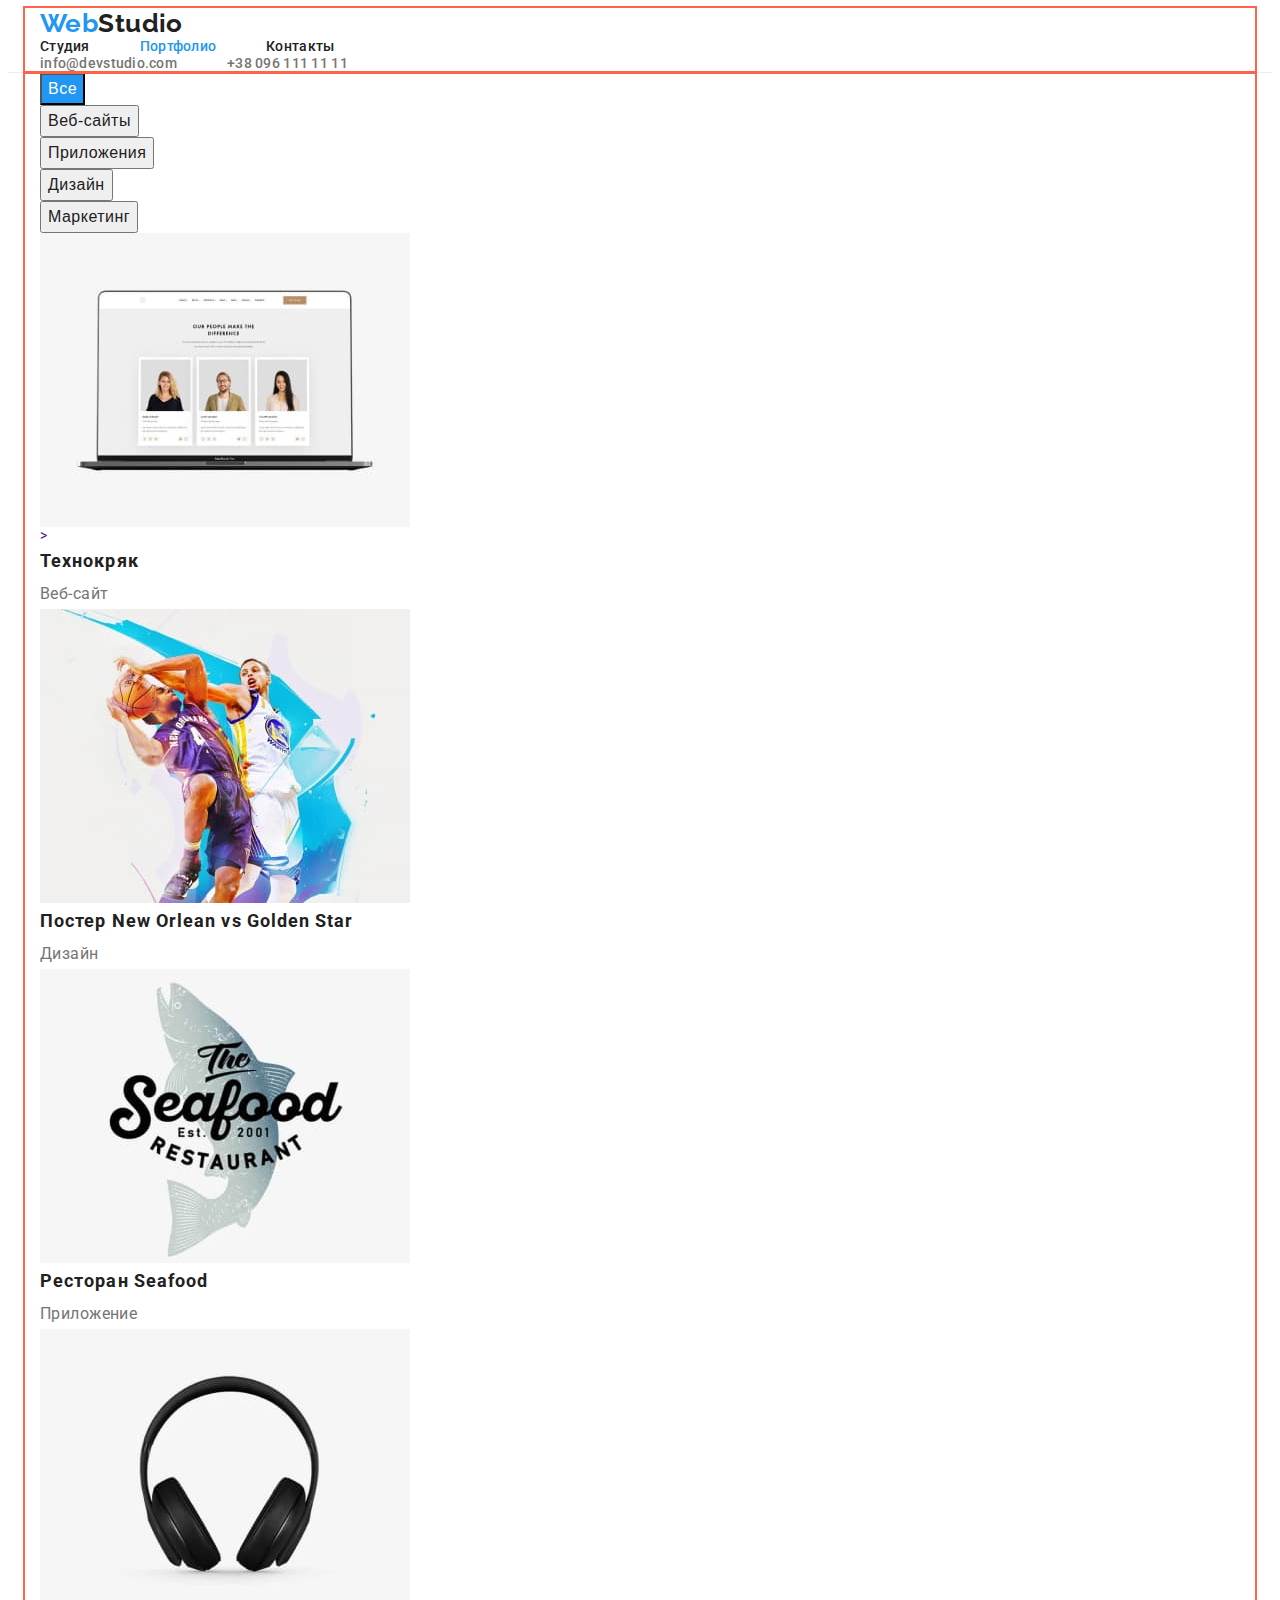
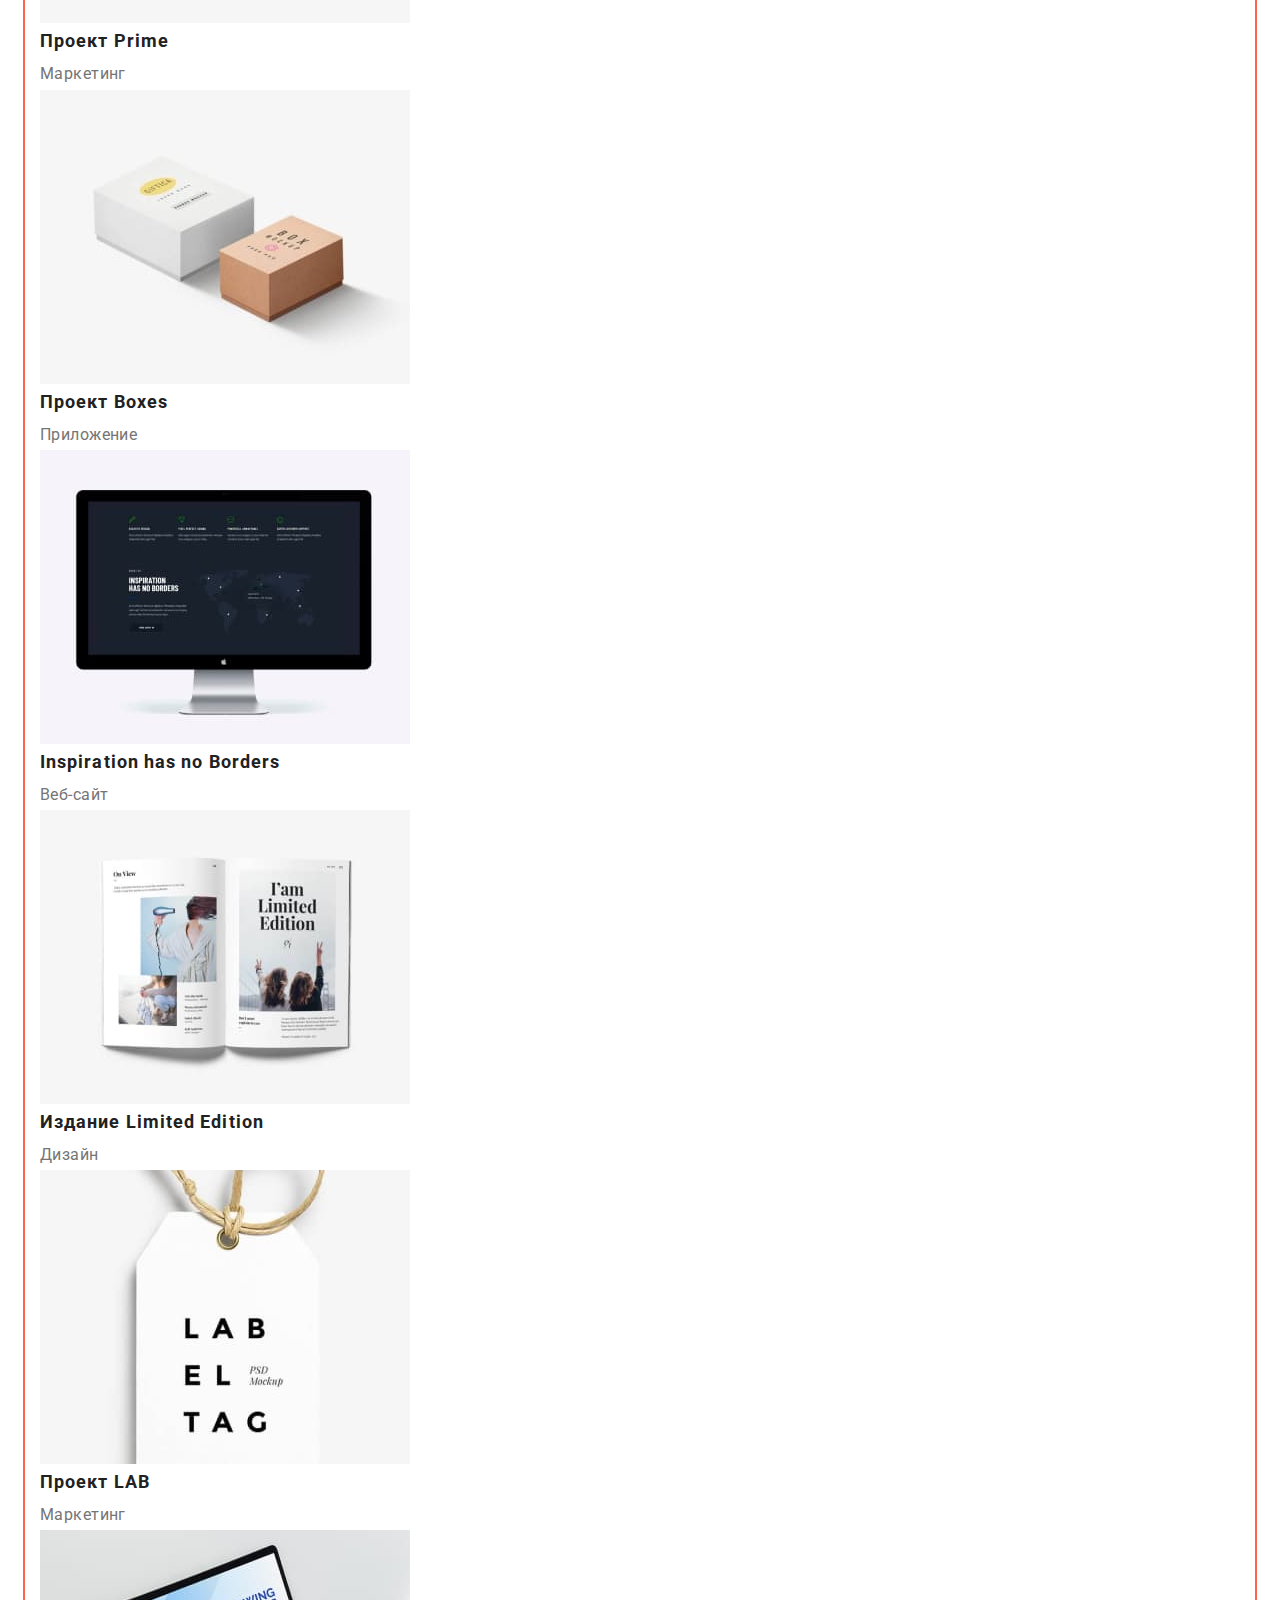
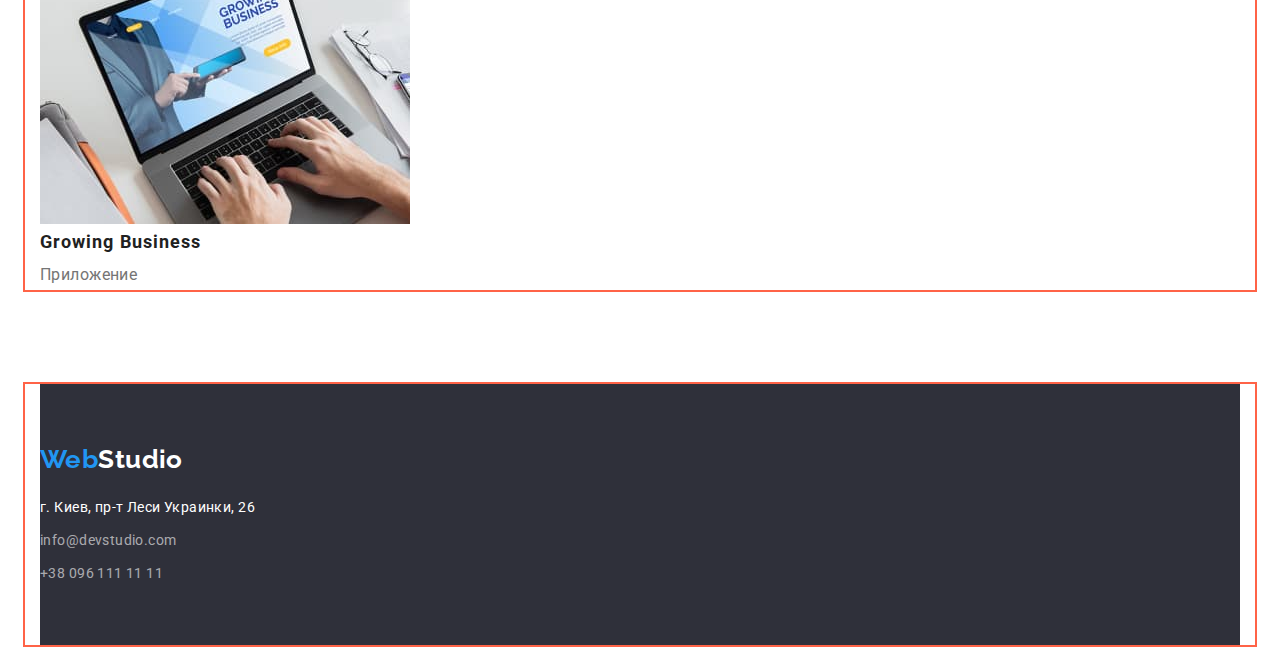
==== portfolio.html @ 59feeb78 "flex" ====
<!DOCTYPE html>
<html lang="ru">
<head>
    <meta charset="UTF-8">
    <meta http-equiv="X-UA-Compatible" content="IE=edge">
    <meta name="viewport" content="width=device-width, initial-scale=1.0">
    <title>Document</title>
    <link rel="preconnect" href="https://fonts.googleapis.com">
    <link rel="preconnect" href="https://fonts.gstatic.com" crossorigin>
    <link
        href="https://fonts.googleapis.com/css2?family=Raleway:wght@700&family=Roboto:wght@400;500;700;900&display=swap"
        rel="stylesheet">
    <link rel="stylesheet" href="./css/styles.css">
</head>

<body>
    <header class="header">
        <div class="container">
            <nav class="header-nav">
                <a class="header-logo" href=""><span class="logo-first">Web</span>Studio</a>
                <ul class="list header-list">
                    <li class="header-item"><a class="link header-link" href="./index.html">Студия</a></li>
                    <li class="header-item"><a class="link header-link current" href="./portfolio.html">Портфолио</a></li>
                    <li class="header-item"><a class="link header-link" href="">Контакты</a></li>
                </ul>
            </nav>
            <ul class="list contact-list">
                <li><a class="link header-mail" href="mailto:info@devstudio.com">info@devstudio.com</a></li>
                <li><a class="link header-tel" href="tel:+380961111111">+38 096 111 11 11</a></li>
            </ul>
        </div>
    </header>
    <main>
    <!-- Filter -->
        <section class="text section">
            <div class="container">
                <h1 class="visually-hidden">Портфолио</h1>
                <ul class="filter">
                    <li class="list"><button type="button" class="filter-btn filter-btn-first">Все</button></li>
                    <li class="list"><button type="button" class="filter-btn">Веб-сайты</button></li>
                    <li class="list"><button type="button" class="filter-btn">Приложения</button></li>
                    <li class="list"><button type="button" class="filter-btn">Дизайн</button></li>
                    <li class="list"><button type="button" class="filter-btn">Маркетинг</button></li>
                </ul>
                <ul class="projects">
                    <li class="list projecrs-item">
                        <a class="link" href="">
                            <img src="./images/projects-img-1.jpg" 
                                alt="ноутбук"
                                width="370"
                                height="294">>
                            <h2 class="projects-title">Технокряк</h2>
                            <p class="projects-after-title">Веб-сайт</p>
                        </a>
                    </li>
                    <li class="list projecrs-item">
                        <a class="link" href="">
                            <img src="./images/projects-img-2.jpg" 
                                alt="играют в баскетбол"
                                width="370"
                                height="294">
                            <h2 class="projects-title">Постер New Orlean vs Golden Star</h2>
                            <p class="projects-after-title">Дизайн</p>
                        </a>
                        
                    </li>
                    <li class="list projecrs-item">
                        <a class="link" href="">   
                            <img src="./images/projects-img-3.jpg" 
                                alt="логотип ресторана" 
                                width="370"
                                height="294">
                            <h2 class="projects-title">Ресторан Seafood</h2>
                            <p class="projects-after-title">Приложение</p>
                        </a>
                    </li>
                    <li class="list projecrs-item">
                        <a class="link" href="">
                            <img src="./images/projects-img-4.jpg" 
                                alt="наушники" 
                                width="370"
                                height="294">
                            <h2 class="projects-title">Проект Prime</h2>
                            <p class="projects-after-title">Маркетинг</p>
                        </a>
                    </li>
                    <li class="list projecrs-item">
                        <a class="link" href="">
                            <img src="./images/projects-img-5.jpg" 
                                alt="коробки" 
                                width="370"
                                height="294">
                            <h2 class="projects-title">Проект Boxes</h2>
                            <p class="projects-after-title">Приложение</p>
                        </a>
                    </li>
                    <li class="list projecrs-item">
                        <a class="link" href="">
                            <img src="./images/projects-img-6.jpg" 
                                alt="монитор" 
                                width="370"
                                height="294">
                            <h2 class="projects-title">Inspiration has no Borders</h2>
                            <p class="projects-after-title">Веб-сайт</p>
                        </a>
                    </li>
                    <li class="list projecrs-item">
                        <a class="link" href="">
                            <img src="./images/projects-img-7.jpg" 
                                alt="открытая статья" 
                                width="370"
                                height="294">
                            <h2 class="projects-title">Издание Limited Edition</h2>
                            <p class="projects-after-title">Дизайн</p>
                        </a>
                    </li>
                    <li class="list projecrs-item">
                        <a class="link" href="">
                            <img src="./images/projects-img-8.jpg" 
                                alt="бирка" 
                                width="370"
                                height="294">
                            <h2 class="projects-title">Проект LAB</h2>
                            <p class="projects-after-title">Маркетинг</p>
                        </a>
                    </li>
                    <li class="list projecrs-item">
                        <a class="link" href="">
                            <img src="./images/projects-img-9.jpg" 
                                alt="печатает на ноутбуке"
                                width="370"
                                height="294">
                            <h2 class="projects-title">Growing Business</h2>
                            <p class="projects-after-title">Приложение</p>
                        </a>
                    </li>

                </ul>
            </div>
        </section>
    </main>
        <footer>
            <div class="container">
                <div class="footer">
                    <a class="footer-logo" href=""><span class="logo-first">Web</span>Studio</a>
                    <address class="adress">
                        <ul class="list adress-list">
                            <li class="adress-item"><a class="link adress-first" href="https://goo.gl/maps/XBKridfbBL4Rad3X6"
                                    target=_blank rel="noopener noreferrer">г. Киев, пр-т Леси Украинки,
                                    26</a></li>
                            <li class="adress-item"><a class="link adress-mail"
                                    href="mailto:info@devstudio.com">info@devstudio.com</a></li>
                            <li class="adress-item"><a class="link adress-tel" href="tel:+380961111111">+38 096 111 11 11</a></li>
                        </ul>
                    </address>
                </div>
            </div>
        </footer>
</body>
</html>
---- css/styles.css ----
:root {
  --header-text-color: #212121;
  --title-text-color: #757575;
  --second-title-text-color: #ffffff;
  --accent-color: #2196f3;
  --main-background-color: #e5e5e5;
  --second-background-color: #2f303a;
  --third-background-color: #f5f4fa;
}
body {
  font-family: "Roboto", "sans-serif";
  color: var(--header-text-color);
  background-color: var(--second-title-text-color);
  font-size: 14px;
  letter-spacing: 0.03em;
}
.visually-hidden {
  position: absolute;
  width: 1px;
  height: 1px;
  margin: -1px;
  border: 0;
  padding: 0;

  white-space: nowrap;
  clip-path: inset(100%);
  clip: rect(0 0 0 0);
  overflow: hidden;
}
p,
h1,
h2,
h3,
h4,
h5,
h6,
p,
ul {
  margin: 0;
  padding: 0;
}
button {
  cursor: pointer;
}
img {
  display: block;
}
.container {
  width: 1200px;
  margin: 0 auto;
  padding-left: 15px;
  padding-right: 15px;
  outline: 2px solid tomato;
}

/* ----------HEADER---------- */
.header-link:hover,
.header-link:focus {
  color: var(--accent-color);
}
.header-mail:hover,
.header-mail:focus {
  color: var(--accent-color);
}
.header-tel:hover,
.header-tel:focus {
  color: var(--accent-color);
}
.header {
  background-color: var(--second-title-text-color);
  border-bottom: 1px solid #ececec;
}
.header-container {
  display: flex;
  align-items: center;
}

.list {
  list-style: none;
}
.link {
  text-decoration: none;
}
.header-logo {
  font-family: "Raleway", "sans-serif";
  font-weight: 700;
  font-size: 26px;
  line-height: 1.19;
  color: var(--header-text-color);
  text-decoration: none;
  margin-right: 93px;
  margin-top: 24px;
  margin-bottom: 25px;
}
.logo-first {
  color: var(--accent-color);
}
.header-list {
  font-weight: 500;
  line-height: 1.14;
  vertical-align: top;
  letter-spacing: 0.02em;
  display: flex;
}
.header-item:not(:last-child) {
  margin-right: 50px;
}
.header-mail {
  margin-right: 50px;
}
.header-tel {
  margin-right: 215px;
}
.header-link {
  color: var(--header-text-color);
  font-weight: 500;
  font-size: 14px;
  line-height: 1.14;
  letter-spacing: 0.02em;
}
.current {
  color: var(--accent-color);
}
.contact-list {
  margin-left: auto;
  display: flex;
}
.header-mail,
.header-tel {
  font-weight: 500;
  line-height: 1.14;
  letter-spacing: 0.02em;
  color: var(--title-text-color);
}
/* ----------HERO---------- */
.hero {
  background-color: var(--second-background-color);
  padding-top: 200px;
  padding-bottom: 200px;
}
.hero-btn:hover,
.hero-btn:focus {
  background-color: #188ce8;
}
.hero-btn {
  display: block;
  cursor: pointer;
  font-weight: 700;
  font-size: 16px;
  line-height: 1.88;
  text-align: center;
  letter-spacing: 0.06em;
  color: var(--second-title-text-color);
  background-color: var(--accent-color);
  border-radius: 4px;
  padding: 10px 32px;
  margin-top: 40px;
  margin-left: auto;
  margin-right: auto;
}
.hero-title {
  font-size: 44px;
  line-height: 1.36;
  text-align: center;
  letter-spacing: 0.06em;
  text-transform: uppercase;
  color: var(--second-title-text-color);
  max-width: 696px;
  margin-left: auto;
  margin-right: auto;
}

/* ----------METHODS---------- */
.methods-list {
  padding-top: 94px;
}
.methods-title {
  font-weight: 700;
  line-height: 1.14;
  text-align: left;
  vertical-align: top;
  margin-bottom: 10px;
}
.methods-after-title {
  font-weight: 400;
  font-size: 14px;
  line-height: 1.72;
  text-align: left;
  color: var(--title-text-color);
}
/* ----------ABOUT---------- */
.about {
  padding-top: 94px;
  padding-bottom: 94px;
}
.about-title {
  font-weight: 700;
  font-size: 36px;
  line-height: 1.17;
  text-align: center;
  margin-bottom: 50px;
}
.team {
  padding-top: 94px;
}
.team-pre-title {
  font-weight: 700;
  font-size: 36px;
  line-height: 1.17;
  text-align: center;
  margin-bottom: 50px;
}
.team-title {
  font-weight: 500;
  font-size: 16px;
  line-height: 1.19;
  text-align: center;
  margin-top: 30px;
  margin-bottom: 10px;
}
.team-after-title {
  font-weight: 400;
  font-size: 16px;
  line-height: 1.19;
  text-align: center;
  color: var(--title-text-color);
  margin-bottom: 30px;
}
/* ----------FOOTER---------- */
.footer-logo {
  font-family: raleway;
  font-weight: 700;
  font-size: 26px;
  line-height: 1.19;
  text-align: center;
  color: var(--second-title-text-color);
  text-decoration: none;
  display: inline-block;
  margin-bottom: 20px;
}
.footer {
  background-color: var(--second-background-color);
  margin-top: 94px;
  padding-top: 60px;
  padding-bottom: 60px;
}
.adress-first {
  font-style: normal;
  font-size: 14px;
  line-height: 1.72;
  text-align: center;
  color: var(--second-title-text-color);
  display: inline-block;
  margin-bottom: 9px;
}

.adress-mail {
  font-style: normal;
  font-size: 14px;
  line-height: 1.72;
  text-align: left;
  color: rgba(255, 255, 255, 0.6);
  display: inline-block;
  margin-bottom: 9px;
}
.adress-mail:hover {
  color: rgba(255, 255, 255, 1);
}
.adress-tel {
  font-style: normal;
  font-size: 14px;
  line-height: 1.72;
  text-align: left;
  color: rgba(255, 255, 255, 0.6);
}
.adress-tel:hover {
  color: rgba(255, 255, 255, 1);
}

/* PORTFOLIO */
/* ----------FILTER---------- */
.filter-btn:hover,
.filter-btn:focus {
  color: var(--second-title-text-color);
  background-color: var(--accent-color);
}

.filter-btn {
  cursor: pointer;
}
.filter-btn {
  font-weight: 500;
  font-size: 16px;
  line-height: 1.63;
  text-align: center;
  color: var(--header-text-color);
  letter-spacing: 0.03em;
}
.filter-btn-first {
  background-color: var(--accent-color);
  color: var(--second-title-text-color);
}
.projects-title {
  font-weight: 700;
  font-size: 18px;
  line-height: 2;
  text-align: left;
  letter-spacing: 0.06em;
  color: var(--header-text-color);
}
.projects-after-title {
  font-weight: 400;
  font-size: 16px;
  line-height: 1.88;
  text-align: left;
  color: var(--title-text-color);
}
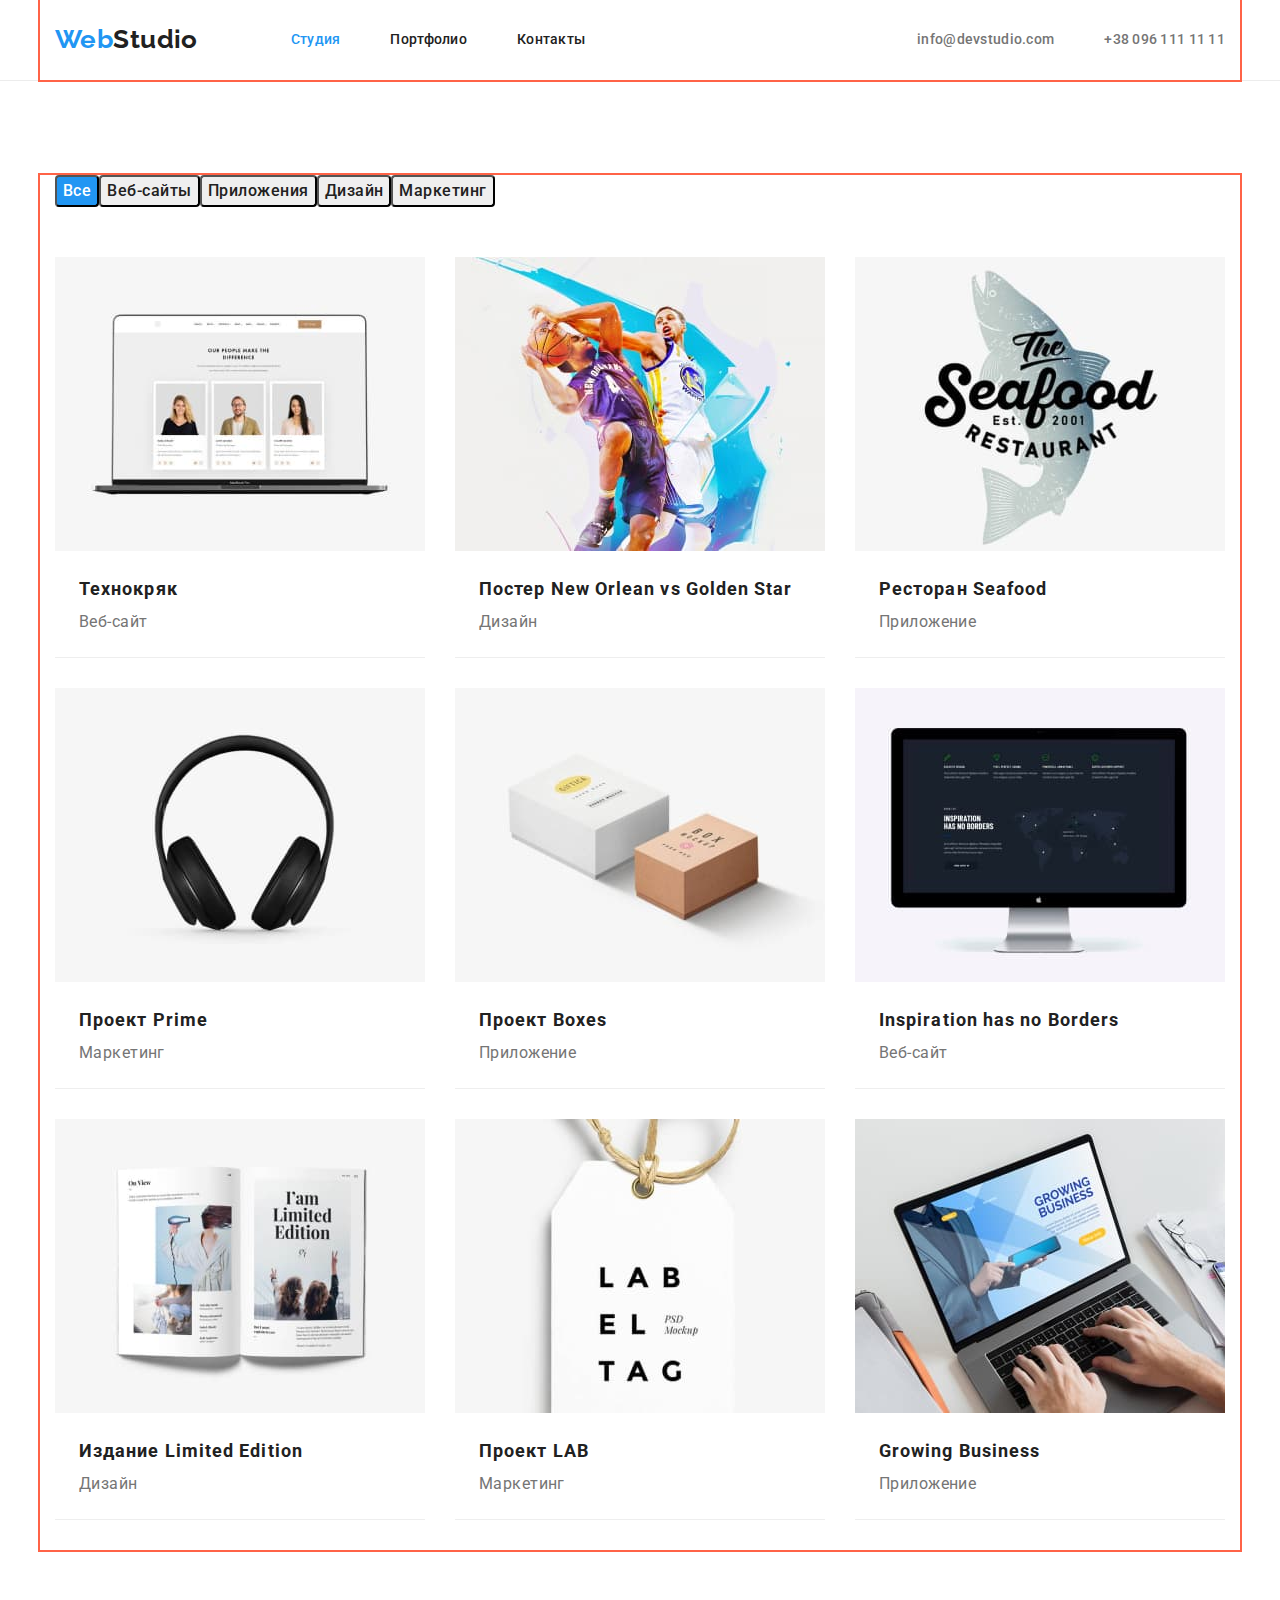
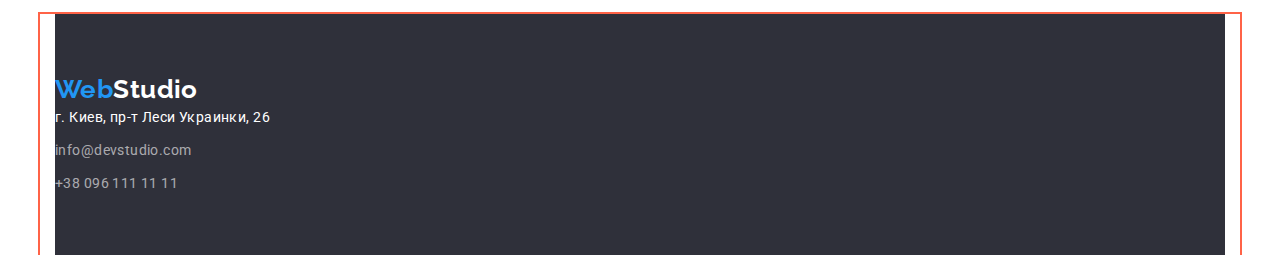
==== commit fdf38b48: "flex 1" ====
--- a/portfolio.html
+++ b/portfolio.html
@@ -10,17 +10,19 @@
     <link
         href="https://fonts.googleapis.com/css2?family=Raleway:wght@700&family=Roboto:wght@400;500;700;900&display=swap"
         rel="stylesheet">
+    <link rel="stylesheet" href="https://cdnjs.cloudflare.com/ajax/libs/modern-normalize/1.1.0/modern-normalize.css"
+        integrity="sha512-Y0MM+V6ymRKN2zStTqzQ227DWhhp4Mzdo6gnlRnuaNCbc+YN/ZH0sBCLTM4M0oSy9c9VKiCvd4Jk44aCLrNS5Q=="
+        crossorigin="anonymous" referrerpolicy="no-referrer" />
     <link rel="stylesheet" href="./css/styles.css">
 </head>
-
 <body>
     <header class="header">
-        <div class="container">
+        <div class="container header-container">
+            <a class="header-logo" href=""><span class="logo-first">Web</span>Studio</a>
             <nav class="header-nav">
-                <a class="header-logo" href=""><span class="logo-first">Web</span>Studio</a>
                 <ul class="list header-list">
-                    <li class="header-item"><a class="link header-link" href="./index.html">Студия</a></li>
-                    <li class="header-item"><a class="link header-link current" href="./portfolio.html">Портфолио</a></li>
+                    <li class="header-item"><a class="link header-link current" href="">Студия</a></li>
+                    <li class="header-item"><a class="link header-link" href="./portfolio.html">Портфолио</a></li>
                     <li class="header-item"><a class="link header-link" href="">Контакты</a></li>
                 </ul>
             </nav>
@@ -32,15 +34,15 @@
     </header>
     <main>
     <!-- Filter -->
-        <section class="text section">
+        <section class="section text">
             <div class="container">
                 <h1 class="visually-hidden">Портфолио</h1>
                 <ul class="filter">
-                    <li class="list"><button type="button" class="filter-btn filter-btn-first">Все</button></li>
-                    <li class="list"><button type="button" class="filter-btn">Веб-сайты</button></li>
-                    <li class="list"><button type="button" class="filter-btn">Приложения</button></li>
-                    <li class="list"><button type="button" class="filter-btn">Дизайн</button></li>
-                    <li class="list"><button type="button" class="filter-btn">Маркетинг</button></li>
+                    <li class="list filter-list"><button type="button" class="filter-btn filter-btn-first">Все</button></li>
+                    <li class="list filter-list"><button type="button" class="filter-btn">Веб-сайты</button></li>
+                    <li class="list filter-list"><button type="button" class="filter-btn">Приложения</button></li>
+                    <li class="list filter-list"><button type="button" class="filter-btn">Дизайн</button></li>
+                    <li class="list filter-list"><button type="button" class="filter-btn">Маркетинг</button></li>
                 </ul>
                 <ul class="projects">
                     <li class="list projecrs-item">
@@ -48,9 +50,11 @@
                             <img src="./images/projects-img-1.jpg" 
                                 alt="ноутбук"
                                 width="370"
-                                height="294">>
-                            <h2 class="projects-title">Технокряк</h2>
-                            <p class="projects-after-title">Веб-сайт</p>
+                                height="294">
+                            <div class="projecrs-item-container">
+                                <h2 class="projects-title">Технокряк</h2>
+                                <p class="projects-after-title">Веб-сайт</p>
+                            </div>
                         </a>
                     </li>
                     <li class="list projecrs-item">
@@ -59,8 +63,10 @@
                                 alt="играют в баскетбол"
                                 width="370"
                                 height="294">
-                            <h2 class="projects-title">Постер New Orlean vs Golden Star</h2>
-                            <p class="projects-after-title">Дизайн</p>
+                            <div class="projecrs-item-container">
+                                <h2 class="projects-title">Постер New Orlean vs Golden Star</h2>
+                                <p class="projects-after-title">Дизайн</p>
+                            </div>
                         </a>
                         
                     </li>
@@ -70,8 +76,10 @@
                                 alt="логотип ресторана" 
                                 width="370"
                                 height="294">
-                            <h2 class="projects-title">Ресторан Seafood</h2>
-                            <p class="projects-after-title">Приложение</p>
+                            <div class="projecrs-item-container">
+                                <h2 class="projects-title">Ресторан Seafood</h2>
+                                <p class="projects-after-title">Приложение</p>
+                            </div>
                         </a>
                     </li>
                     <li class="list projecrs-item">
@@ -80,8 +88,10 @@
                                 alt="наушники" 
                                 width="370"
                                 height="294">
-                            <h2 class="projects-title">Проект Prime</h2>
-                            <p class="projects-after-title">Маркетинг</p>
+                            <div class="projecrs-item-container">
+                                <h2 class="projects-title">Проект Prime</h2>
+                                <p class="projects-after-title">Маркетинг</p>
+                            </div>
                         </a>
                     </li>
                     <li class="list projecrs-item">
@@ -90,8 +100,10 @@
                                 alt="коробки" 
                                 width="370"
                                 height="294">
-                            <h2 class="projects-title">Проект Boxes</h2>
-                            <p class="projects-after-title">Приложение</p>
+                            <div class="projecrs-item-container">
+                                <h2 class="projects-title">Проект Boxes</h2>
+                                <p class="projects-after-title">Приложение</p>
+                            </div>
                         </a>
                     </li>
                     <li class="list projecrs-item">
@@ -100,8 +112,10 @@
                                 alt="монитор" 
                                 width="370"
                                 height="294">
-                            <h2 class="projects-title">Inspiration has no Borders</h2>
-                            <p class="projects-after-title">Веб-сайт</p>
+                            <div class="projecrs-item-container">
+                                <h2 class="projects-title">Inspiration has no Borders</h2>
+                                <p class="projects-after-title">Веб-сайт</p>
+                            </div>
                         </a>
                     </li>
                     <li class="list projecrs-item">
@@ -110,8 +124,10 @@
                                 alt="открытая статья" 
                                 width="370"
                                 height="294">
-                            <h2 class="projects-title">Издание Limited Edition</h2>
-                            <p class="projects-after-title">Дизайн</p>
+                            <div class="projecrs-item-container">
+                                <h2 class="projects-title">Издание Limited Edition</h2>
+                                <p class="projects-after-title">Дизайн</p>
+                            </div>
                         </a>
                     </li>
                     <li class="list projecrs-item">
@@ -120,8 +136,10 @@
                                 alt="бирка" 
                                 width="370"
                                 height="294">
-                            <h2 class="projects-title">Проект LAB</h2>
-                            <p class="projects-after-title">Маркетинг</p>
+                            <div class="projecrs-item-container">
+                                <h2 class="projects-title">Проект LAB</h2>
+                                <p class="projects-after-title">Маркетинг</p>
+                            </div>
                         </a>
                     </li>
                     <li class="list projecrs-item">
@@ -130,8 +148,10 @@
                                 alt="печатает на ноутбуке"
                                 width="370"
                                 height="294">
-                            <h2 class="projects-title">Growing Business</h2>
-                            <p class="projects-after-title">Приложение</p>
+                            <div class="projecrs-item-container">
+                                <h2 class="projects-title">Growing Business</h2>
+                                <p class="projects-after-title">Приложение</p>
+                            </div>
                         </a>
                     </li>
 
--- a/css/styles.css
+++ b/css/styles.css
@@ -52,6 +52,10 @@
   padding-right: 15px;
   outline: 2px solid tomato;
 }
+.section {
+  padding-top: 94px;
+  padding-bottom: 94px;
+}
 
 /* ----------HEADER---------- */
 .header-link:hover,
@@ -108,15 +112,13 @@
 .header-mail {
   margin-right: 50px;
 }
-.header-tel {
-  margin-right: 215px;
-}
 .header-link {
   color: var(--header-text-color);
   font-weight: 500;
   font-size: 14px;
   line-height: 1.14;
   letter-spacing: 0.02em;
+  padding-top: 32px;
 }
 .current {
   color: var(--accent-color);
@@ -153,6 +155,8 @@
   color: var(--second-title-text-color);
   background-color: var(--accent-color);
   border-radius: 4px;
+  min-width: 200px;
+  min-height: 50px;
   padding: 10px 32px;
   margin-top: 40px;
   margin-left: auto;
@@ -172,7 +176,15 @@
 
 /* ----------METHODS---------- */
 .methods-list {
-  padding-top: 94px;
+  display: flex;
+  flex-wrap: wrap;
+  margin-left: -30px;
+  margin-bottom: -30px;
+}
+.methods-item {
+  flex-basis: calc(100% / 4 - 30px);
+  margin-left: 30px;
+  margin-bottom: 30px;
 }
 .methods-title {
   font-weight: 700;
@@ -189,10 +201,6 @@
   color: var(--title-text-color);
 }
 /* ----------ABOUT---------- */
-.about {
-  padding-top: 94px;
-  padding-bottom: 94px;
-}
 .about-title {
   font-weight: 700;
   font-size: 36px;
@@ -200,23 +208,31 @@
   text-align: center;
   margin-bottom: 50px;
 }
-.team {
-  padding-top: 94px;
-}
+.about-list {
+  display: flex;
+  flex-wrap: wrap;
+  margin-left: -30px;
+  margin-bottom: -30px;
+}
+.about-item {
+  flex-basis: calc(100% / 3 - 30px);
+  margin-left: 30px;
+  margin-bottom: 30px;
+}
+
+/* ----------Наша команда---------- */
 .team-pre-title {
   font-weight: 700;
   font-size: 36px;
   line-height: 1.17;
   text-align: center;
-  margin-bottom: 50px;
+  padding-bottom: 50px;
 }
 .team-title {
   font-weight: 500;
   font-size: 16px;
   line-height: 1.19;
   text-align: center;
-  margin-top: 30px;
-  margin-bottom: 10px;
 }
 .team-after-title {
   font-weight: 400;
@@ -224,8 +240,22 @@
   line-height: 1.19;
   text-align: center;
   color: var(--title-text-color);
+}
+.team-list {
+  display: flex;
+  flex-wrap: wrap;
+  margin-left: -30px;
+  margin-bottom: -30px;
+}
+.team-item {
+  flex-basis: calc(100% / 4 - 30px);
+  margin-left: 30px;
   margin-bottom: 30px;
 }
+.team-title-conainer {
+  padding: 30px 60px;
+}
+
 /* ----------FOOTER---------- */
 .footer-logo {
   font-family: raleway;
@@ -235,12 +265,10 @@
   text-align: center;
   color: var(--second-title-text-color);
   text-decoration: none;
-  display: inline-block;
   margin-bottom: 20px;
 }
 .footer {
   background-color: var(--second-background-color);
-  margin-top: 94px;
   padding-top: 60px;
   padding-bottom: 60px;
 }
@@ -284,9 +312,16 @@
   color: var(--second-title-text-color);
   background-color: var(--accent-color);
 }
-
+.filter {
+  display: flex;
+  flex-wrap: wrap;
+}
+.filter-list {
+}
 .filter-btn {
   cursor: pointer;
+  border-radius: 4px;
+  margin-bottom: 50px;
 }
 .filter-btn {
   font-weight: 500;
@@ -300,6 +335,19 @@
   background-color: var(--accent-color);
   color: var(--second-title-text-color);
 }
+.projects {
+  display: flex;
+  flex-wrap: wrap;
+  margin-left: -30px;
+  margin-bottom: -30px;
+}
+
+.projecrs-item {
+  flex-basis: calc(100% / 3 - 30px);
+  margin-left: 30px;
+  margin-bottom: 30px;
+  border-bottom: 1px solid #eeeeee;
+}
 .projects-title {
   font-weight: 700;
   font-size: 18px;
@@ -315,3 +363,6 @@
   text-align: left;
   color: var(--title-text-color);
 }
+.projecrs-item-container {
+  padding: 20px 24px;
+}
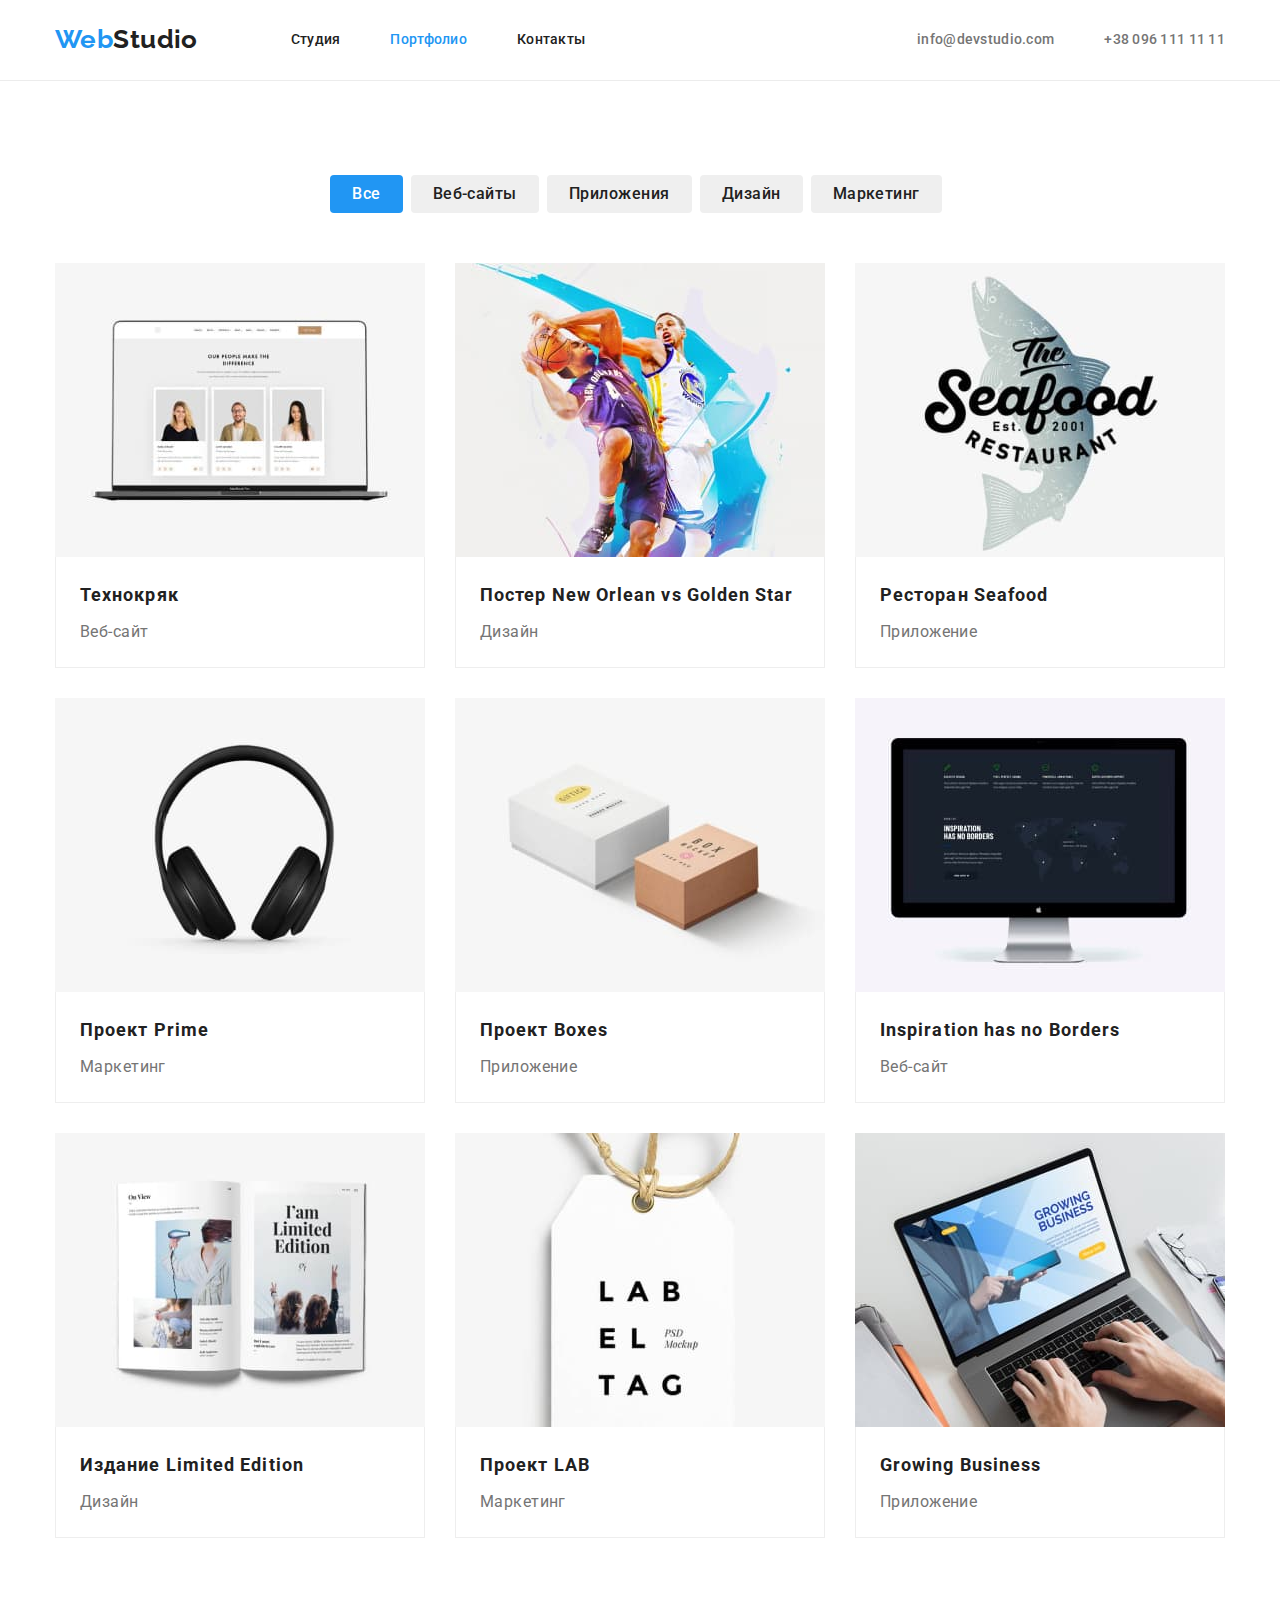
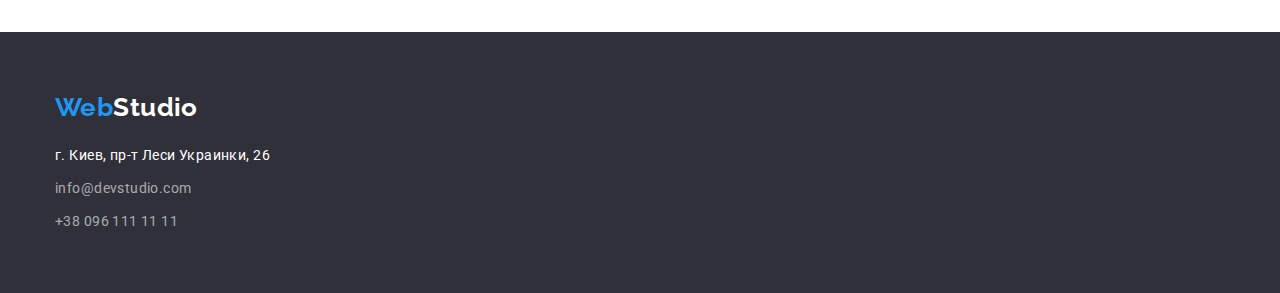
==== commit 86bf8162: "corrected" ====
--- a/portfolio.html
+++ b/portfolio.html
@@ -21,8 +21,8 @@
             <a class="header-logo" href=""><span class="logo-first">Web</span>Studio</a>
             <nav class="header-nav">
                 <ul class="list header-list">
-                    <li class="header-item"><a class="link header-link current" href="">Студия</a></li>
-                    <li class="header-item"><a class="link header-link" href="./portfolio.html">Портфолио</a></li>
+                    <li class="header-item"><a class="link header-link" href="./index.html">Студия</a></li>
+                    <li class="header-item"><a class="link header-link current" href="./portfolio.html">Портфолио</a></li>
                     <li class="header-item"><a class="link header-link" href="">Контакты</a></li>
                 </ul>
             </nav>
@@ -161,19 +161,17 @@
     </main>
         <footer>
             <div class="container">
-                <div class="footer">
-                    <a class="footer-logo" href=""><span class="logo-first">Web</span>Studio</a>
-                    <address class="adress">
-                        <ul class="list adress-list">
-                            <li class="adress-item"><a class="link adress-first" href="https://goo.gl/maps/XBKridfbBL4Rad3X6"
-                                    target=_blank rel="noopener noreferrer">г. Киев, пр-т Леси Украинки,
-                                    26</a></li>
-                            <li class="adress-item"><a class="link adress-mail"
-                                    href="mailto:info@devstudio.com">info@devstudio.com</a></li>
-                            <li class="adress-item"><a class="link adress-tel" href="tel:+380961111111">+38 096 111 11 11</a></li>
-                        </ul>
-                    </address>
-                </div>
+                <a class="footer-logo" href=""><span class="logo-first">Web</span>Studio</a>
+                <address class="adress">
+                    <ul class="list adress-list">
+                        <li class="adress-item"><a class="link adress-first" href="https://goo.gl/maps/XBKridfbBL4Rad3X6"
+                                target=_blank rel="noopener noreferrer">г. Киев, пр-т Леси Украинки,
+                                26</a></li>
+                        <li class="adress-item"><a class="link adress-mail"
+                                href="mailto:info@devstudio.com">info@devstudio.com</a></li>
+                        <li class="adress-item"><a class="link adress-tel" href="tel:+380961111111">+38 096 111 11 11</a></li>
+                    </ul>
+                </address>
             </div>
         </footer>
 </body>
--- a/css/styles.css
+++ b/css/styles.css
@@ -50,7 +50,7 @@
   margin: 0 auto;
   padding-left: 15px;
   padding-right: 15px;
-  outline: 2px solid tomato;
+  /* outline: 2px solid tomato; */
 }
 .section {
   padding-top: 94px;
@@ -155,6 +155,7 @@
   color: var(--second-title-text-color);
   background-color: var(--accent-color);
   border-radius: 4px;
+  border: none;
   min-width: 200px;
   min-height: 50px;
   padding: 10px 32px;
@@ -184,7 +185,6 @@
 .methods-item {
   flex-basis: calc(100% / 4 - 30px);
   margin-left: 30px;
-  margin-bottom: 30px;
 }
 .methods-title {
   font-weight: 700;
@@ -201,6 +201,9 @@
   color: var(--title-text-color);
 }
 /* ----------ABOUT---------- */
+.about {
+  padding-top: 0px;
+}
 .about-title {
   font-weight: 700;
   font-size: 36px;
@@ -212,15 +215,16 @@
   display: flex;
   flex-wrap: wrap;
   margin-left: -30px;
-  margin-bottom: -30px;
 }
 .about-item {
   flex-basis: calc(100% / 3 - 30px);
   margin-left: 30px;
-  margin-bottom: 30px;
 }
 
 /* ----------Наша команда---------- */
+.team {
+  background: var(--third-background-color);
+}
 .team-pre-title {
   font-weight: 700;
   font-size: 36px;
@@ -233,6 +237,7 @@
   font-size: 16px;
   line-height: 1.19;
   text-align: center;
+  padding-bottom: 10px;
 }
 .team-after-title {
   font-weight: 400;
@@ -245,32 +250,36 @@
   display: flex;
   flex-wrap: wrap;
   margin-left: -30px;
-  margin-bottom: -30px;
 }
 .team-item {
   flex-basis: calc(100% / 4 - 30px);
   margin-left: 30px;
+  background: var(--second-title-text-color);
+  box-shadow: 0px 1px 3px rgba(0, 0, 0, 0.12), 0px 1px 1px rgba(0, 0, 0, 0.14),
+    0px 2px 1px rgba(0, 0, 0, 0.2);
+  border-radius: 0px 0px 4px 4px;
+}
+.team-title-conainer {
+  margin-top: 30px;
   margin-bottom: 30px;
 }
-.team-title-conainer {
-  padding: 30px 60px;
-}
 
 /* ----------FOOTER---------- */
-.footer-logo {
-  font-family: raleway;
-  font-weight: 700;
-  font-size: 26px;
-  line-height: 1.19;
-  text-align: center;
-  color: var(--second-title-text-color);
-  text-decoration: none;
-  margin-bottom: 20px;
-}
-.footer {
+footer {
   background-color: var(--second-background-color);
   padding-top: 60px;
   padding-bottom: 60px;
+}
+.footer-logo {
+  display: inline-block;
+  font-family: raleway;
+  font-weight: 700;
+  font-size: 26px;
+  line-height: 1.19;
+  text-align: center;
+  color: var(--second-title-text-color);
+  text-decoration: none;
+  margin-bottom: 20px;
 }
 .adress-first {
   font-style: normal;
@@ -315,13 +324,15 @@
 .filter {
   display: flex;
   flex-wrap: wrap;
+  justify-content: center;
+  margin-bottom: 50px;
 }
 .filter-list {
+  margin-right: 8px;
 }
 .filter-btn {
   cursor: pointer;
   border-radius: 4px;
-  margin-bottom: 50px;
 }
 .filter-btn {
   font-weight: 500;
@@ -330,6 +341,8 @@
   text-align: center;
   color: var(--header-text-color);
   letter-spacing: 0.03em;
+  border: none;
+  padding: 6px 22px;
 }
 .filter-btn-first {
   background-color: var(--accent-color);
@@ -346,7 +359,6 @@
   flex-basis: calc(100% / 3 - 30px);
   margin-left: 30px;
   margin-bottom: 30px;
-  border-bottom: 1px solid #eeeeee;
 }
 .projects-title {
   font-weight: 700;
@@ -355,6 +367,7 @@
   text-align: left;
   letter-spacing: 0.06em;
   color: var(--header-text-color);
+  margin-bottom: 4px;
 }
 .projects-after-title {
   font-weight: 400;
@@ -365,4 +378,6 @@
 }
 .projecrs-item-container {
   padding: 20px 24px;
-}
+  border: 1px solid #eeeeee;
+  border-top: none;
+}
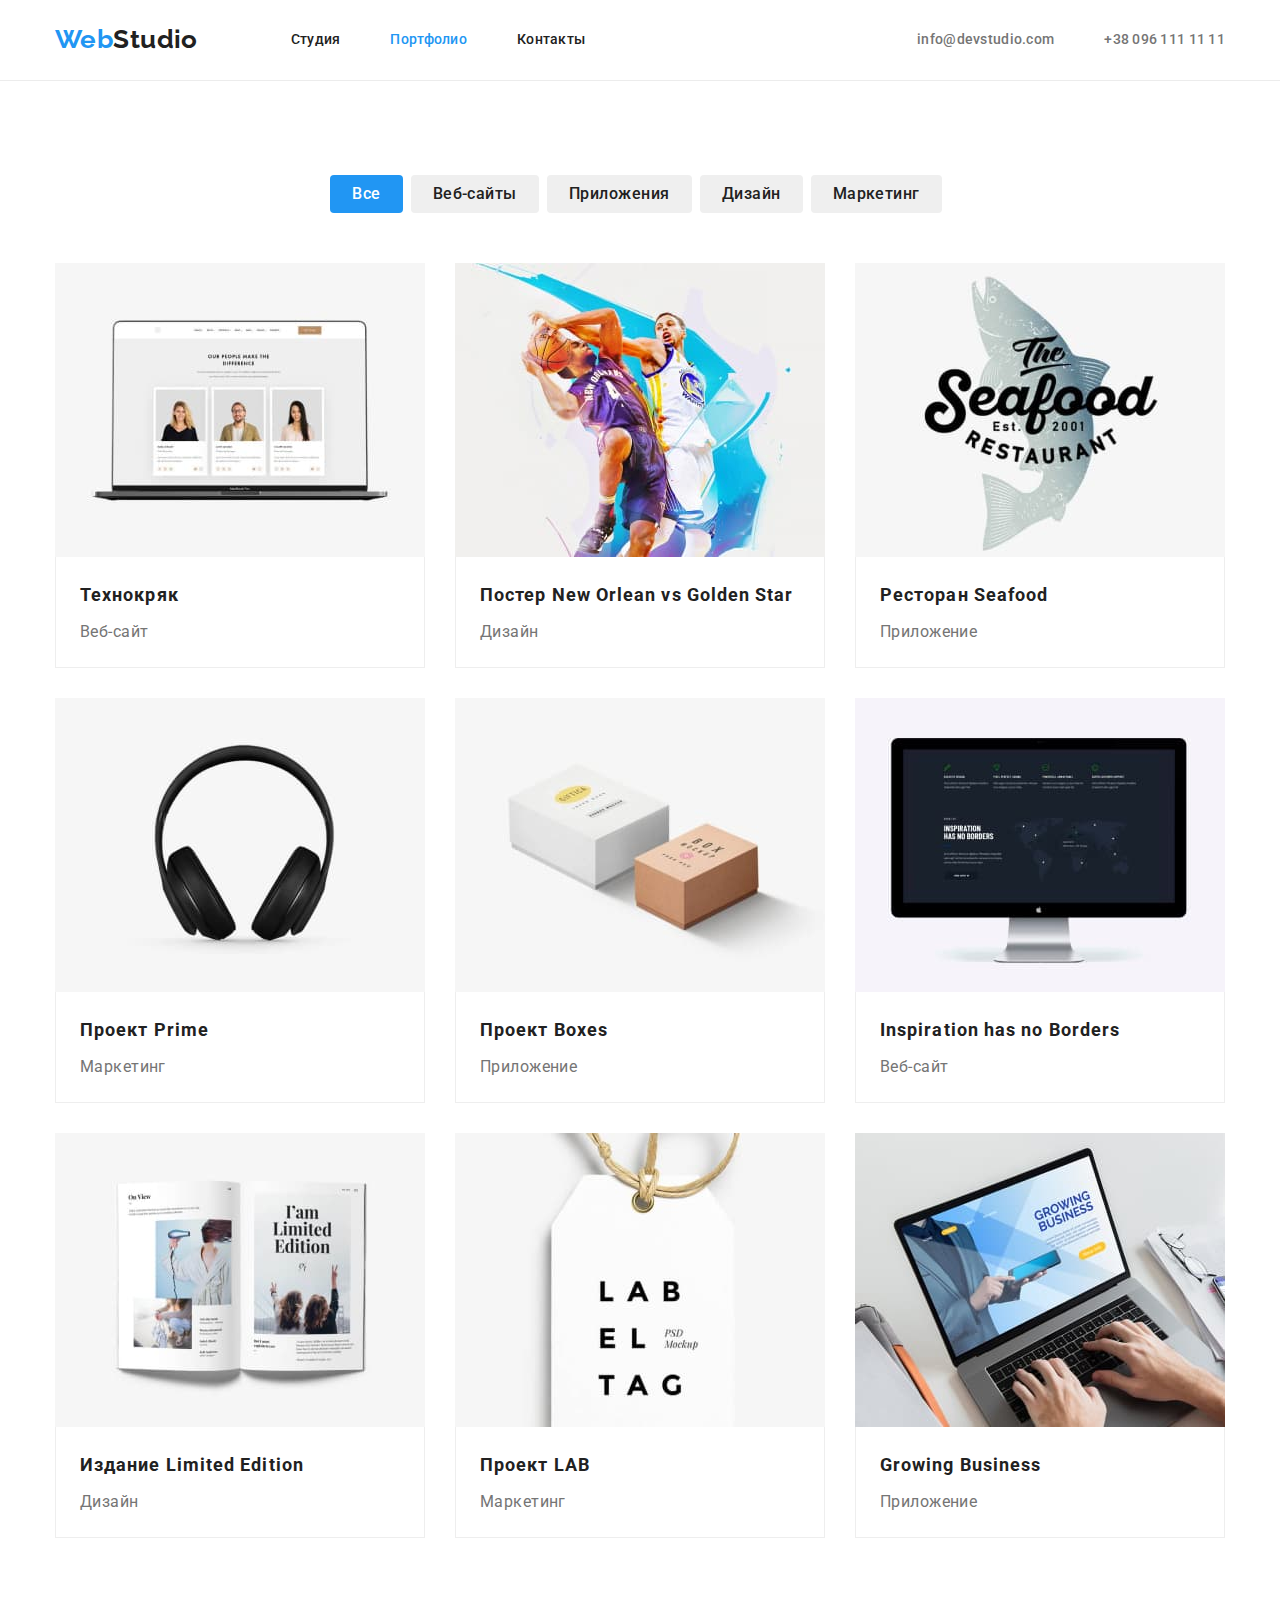
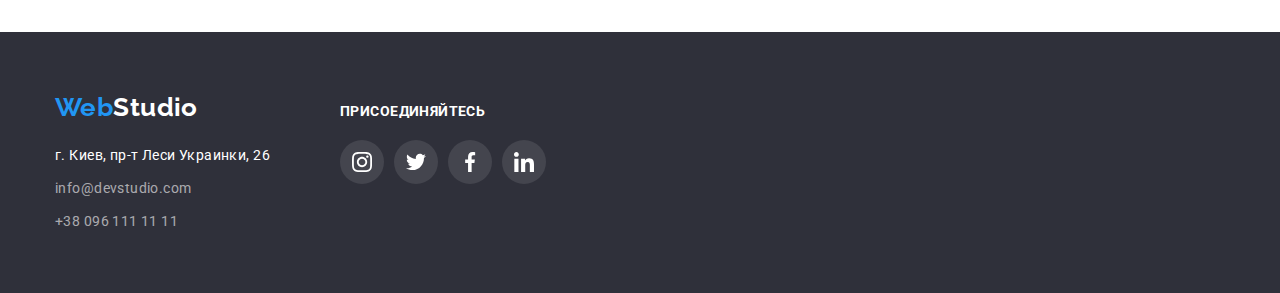
==== commit 4202ac75: "footer" ====
--- a/portfolio.html
+++ b/portfolio.html
@@ -160,18 +160,61 @@
         </section>
     </main>
         <footer>
-            <div class="container">
-                <a class="footer-logo" href=""><span class="logo-first">Web</span>Studio</a>
-                <address class="adress">
-                    <ul class="list adress-list">
-                        <li class="adress-item"><a class="link adress-first" href="https://goo.gl/maps/XBKridfbBL4Rad3X6"
-                                target=_blank rel="noopener noreferrer">г. Киев, пр-т Леси Украинки,
-                                26</a></li>
-                        <li class="adress-item"><a class="link adress-mail"
-                                href="mailto:info@devstudio.com">info@devstudio.com</a></li>
-                        <li class="adress-item"><a class="link adress-tel" href="tel:+380961111111">+38 096 111 11 11</a></li>
-                    </ul>
-                </address>
+            <div class="container container-footer ">
+                <div class="container-adress">
+                    <a class="footer-logo" href=""><span class="logo-first">Web</span>Studio</a>
+                    <address class="adress">
+                        <ul class="list adress-list">
+                            <li class="adress-item"><a class="link adress-first" href="https://goo.gl/maps/XBKridfbBL4Rad3X6"
+                                    target=_blank rel="noopener noreferrer">г. Киев, пр-т Леси Украинки,
+                                    26</a></li>
+                            <li class="adress-item"><a class="link adress-mail"
+                                    href="mailto:info@devstudio.com">info@devstudio.com</a></li>
+                            <li class="adress-item"><a class="link adress-tel" href="tel:+380961111111">+38 096 111 11 11</a>
+                            </li>
+                        </ul>
+                    </address>
+                </div>
+                <!-- Соцсети -->
+                <div class="container-social-link">
+                    <section class="footer-section-social-link">
+                        <h3 class="footer-social-link-title">Присоединяйтесь</h3>
+                        <ul class="footer-social-list">
+                            <li class="list footer-social-item">
+                                <a href="" class="footer-social-link">
+                                    <svg class="footer-social-icon" width="20" height="20">
+                                        <use href="./images/icons.svg#icon-instagram">
+                                        </use>
+                                    </svg>
+                                </a>
+                            </li>
+                            <li class="list footer-social-item">
+                                <a href="" class="footer-social-link">
+                                    <svg class="footer-social-icon" width="20" height="20">
+                                        <use href="./images/icons.svg#icon-twitter">
+                                        </use>
+                                    </svg>
+                                </a>
+                            </li>
+                            <li class="list footer-social-item">
+                                <a href="" class="footer-social-link">
+                                    <svg class="footer-social-icon" width="20" height="20">
+                                        <use href="./images/icons.svg#icon-facebook">
+                                        </use>
+                                    </svg>
+                                </a>
+                            </li>
+                            <li class="list footer-social-item">
+                                <a href="" class="footer-social-link">
+                                    <svg class="footer-social-icon" width="20" height="20">
+                                        <use href="./images/icons.svg#icon-linkedin">
+                                        </use>
+                                    </svg>
+                                </a>
+                            </li>
+                        </ul>
+                    </section>
+                </div>
             </div>
         </footer>
 </body>
--- a/css/styles.css
+++ b/css/styles.css
@@ -140,6 +140,21 @@
   padding-top: 200px;
   padding-bottom: 200px;
 }
+.overlay {
+  max-width: 1600px;
+  height: 600px;
+  margin-left: auto;
+  margin-right: auto;
+  background-image: linear-gradient(
+      to right,
+      rgba(47, 48, 58, 0.4),
+      rgba(47, 48, 58, 0.4)
+    ),
+    url(../images/hero-img.jpg);
+  background-size: cover;
+  background-repeat: no-repeat;
+  background-position: center;
+}
 .hero-btn:hover,
 .hero-btn:focus {
   background-color: #188ce8;
@@ -245,6 +260,7 @@
   line-height: 1.19;
   text-align: center;
   color: var(--title-text-color);
+  margin-bottom: 16px;
 }
 .team-list {
   display: flex;
@@ -263,6 +279,33 @@
   margin-top: 30px;
   margin-bottom: 30px;
 }
+.team-social-list {
+  display: flex;
+  justify-content: center;
+  margin-bottom: 30px;
+}
+.team-social-item + .team-social-item {
+  margin-left: 10px;
+}
+.team-social-link:hover .team-social-icon,
+.team-social-link:focus .team-social-icon {
+  fill: var(--second-title-text-color);
+}
+.team-social-link:hover,
+.team-social-link:focus {
+  background-color: var(--accent-color);
+}
+.team-social-link {
+  width: 44px;
+  height: 44px;
+  display: flex;
+  justify-content: center;
+  align-items: center;
+  border-radius: 50%;
+}
+.team-social-icon {
+  fill: #afb1b8;
+}
 
 /* ----------FOOTER---------- */
 footer {
@@ -313,6 +356,46 @@
 .adress-tel:hover {
   color: rgba(255, 255, 255, 1);
 }
+.container-footer {
+  display: flex;
+}
+.container-social-link {
+  margin-left: 70px;
+}
+.footer-social-link-title {
+  font-family: Roboto;
+  font-style: normal;
+  font-weight: 700;
+  font-size: 14px;
+  line-height: 1.14;
+  letter-spacing: 0.03em;
+  text-transform: uppercase;
+  color: var(--second-title-text-color);
+  padding-top: 12px;
+  margin-bottom: 20px;
+}
+.footer-social-list {
+  display: flex;
+}
+.footer-social-item + .footer-social-item {
+  margin-left: 10px;
+}
+.footer-social-link:hover,
+.footer-social-link:focus {
+  background-color: var(--accent-color);
+}
+.footer-social-link {
+  width: 44px;
+  height: 44px;
+  display: flex;
+  justify-content: center;
+  align-items: center;
+  border-radius: 50%;
+  background-color: rgba(255, 255, 255, 0.1);
+}
+.footer-social-icon {
+  fill: var(--second-title-text-color);
+}
 
 /* PORTFOLIO */
 /* ----------FILTER---------- */
@@ -320,6 +403,8 @@
 .filter-btn:focus {
   color: var(--second-title-text-color);
   background-color: var(--accent-color);
+  box-shadow: 0px 3px 1px rgba(0, 0, 0, 0.1), 0px 1px 2px rgba(0, 0, 0, 0.08),
+    0px 2px 2px rgba(0, 0, 0, 0.12);
 }
 .filter {
   display: flex;
@@ -360,6 +445,10 @@
   margin-left: 30px;
   margin-bottom: 30px;
 }
+.projecrs-item:hover {
+  box-shadow: 0px 1px 1px rgba(0, 0, 0, 0.12), 0px 4px 4px rgba(0, 0, 0, 0.06),
+    1px 4px 6px rgba(0, 0, 0, 0.16);
+}
 .projects-title {
   font-weight: 700;
   font-size: 18px;
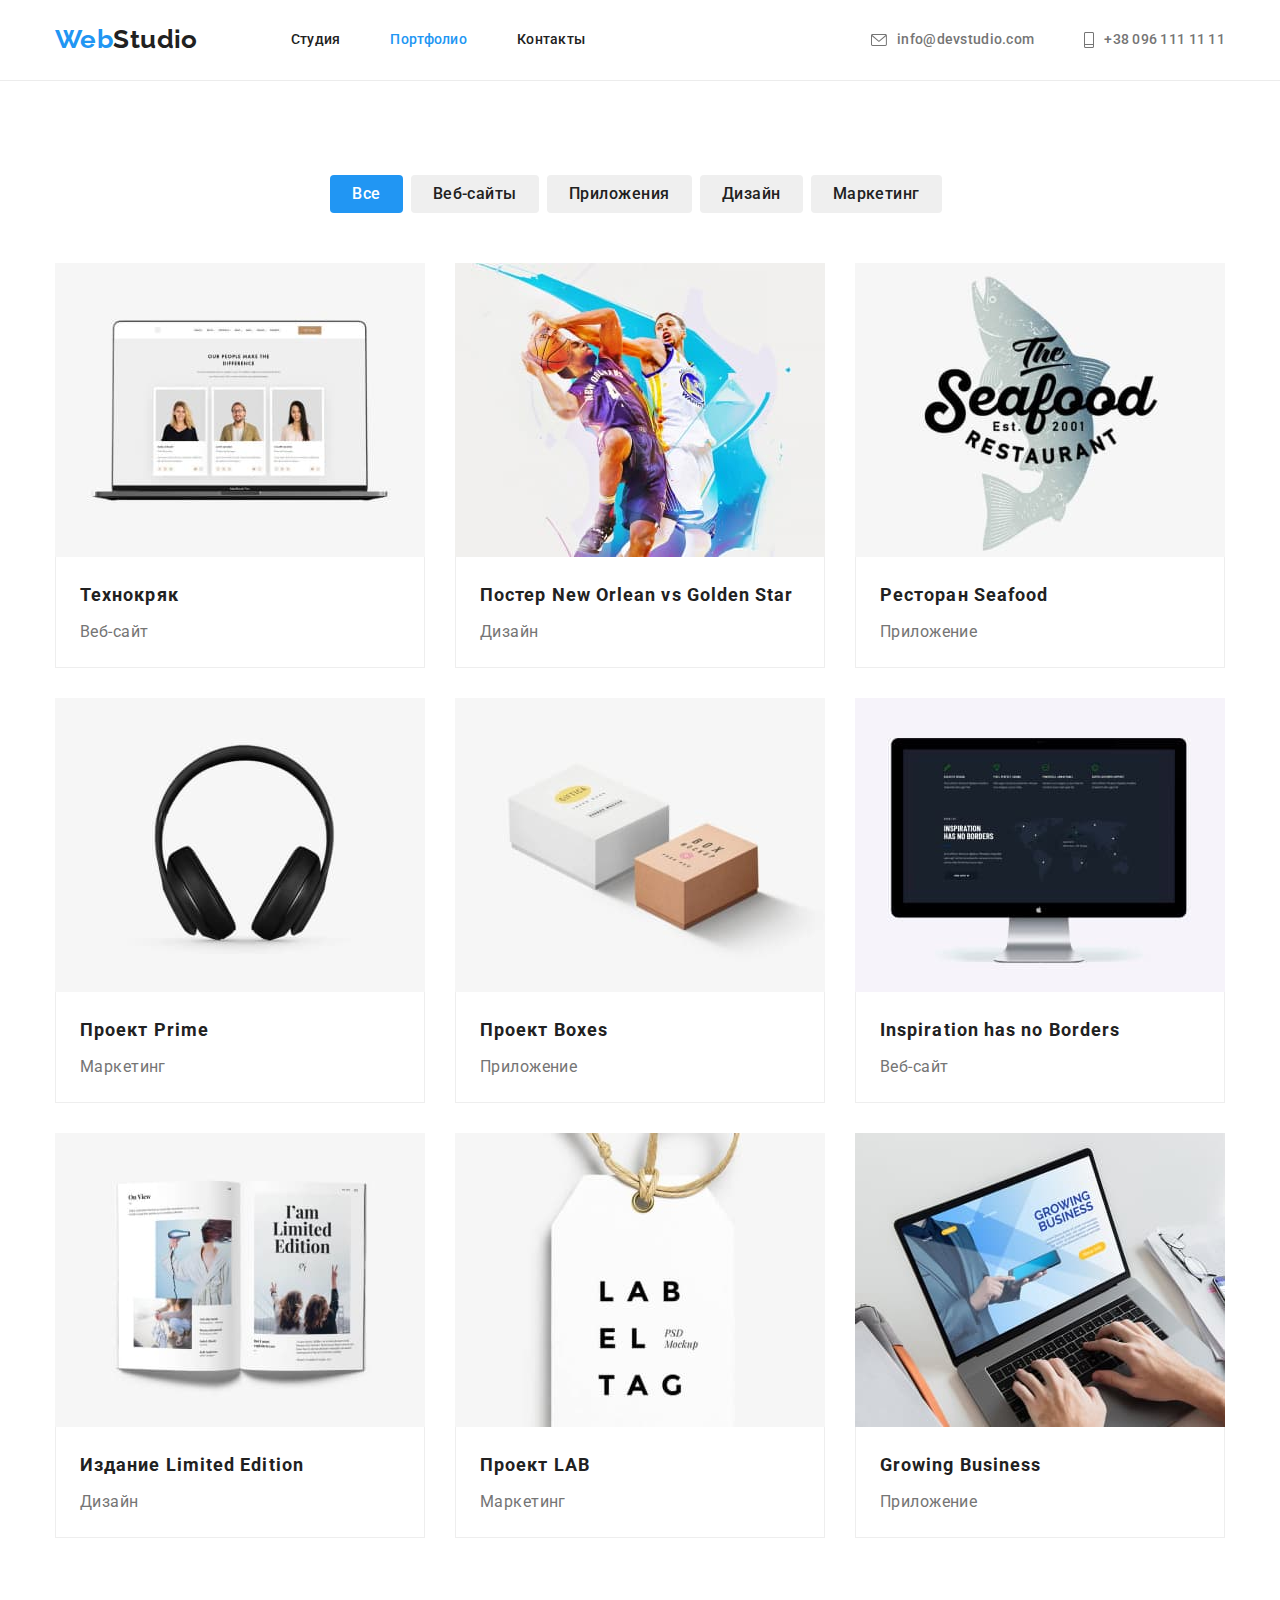
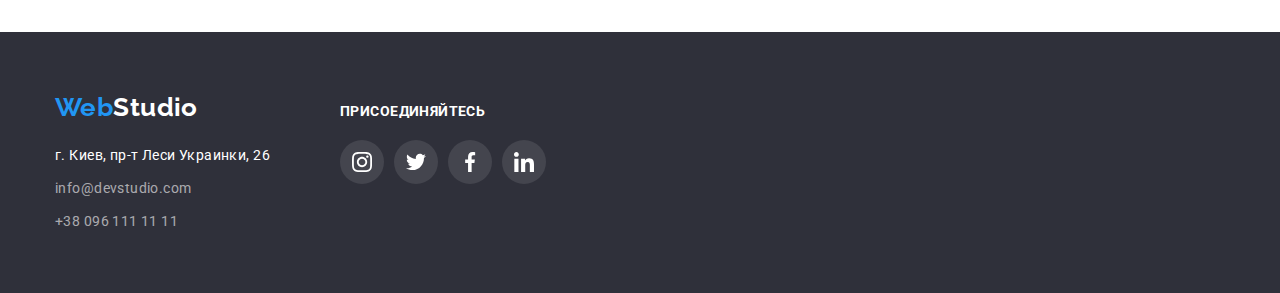
==== commit ccb9e92d: "completed" ====
--- a/portfolio.html
+++ b/portfolio.html
@@ -27,8 +27,18 @@
                 </ul>
             </nav>
             <ul class="list contact-list">
-                <li><a class="link header-mail" href="mailto:info@devstudio.com">info@devstudio.com</a></li>
-                <li><a class="link header-tel" href="tel:+380961111111">+38 096 111 11 11</a></li>
+                <li><a class="link header-mail" href="mailto:info@devstudio.com">
+                        <svg class="header-contact-icon" width="16" height="12">
+                            <use href="./images/icons.svg#icon-mail">
+                            </use>
+                        </svg>
+                        info@devstudio.com</a></li>
+                <li><a class="link header-tel" href="tel:+380961111111">
+                        <svg class="header-contact-icon" width="10" height="16">
+                            <use href="./images/icons.svg#icon-tel">
+                            </use>
+                        </svg>
+                        +38 096 111 11 11</a></li>
             </ul>
         </div>
     </header>
--- a/css/styles.css
+++ b/css/styles.css
@@ -69,6 +69,26 @@
 .header-tel:hover,
 .header-tel:focus {
   color: var(--accent-color);
+}
+.header-tel:hover .header-contact-icon,
+.header-tel:focus .header-contact-icon {
+  fill: var(--accent-color);
+}
+.header-mail:hover .header-contact-icon,
+.header-mail:focus .header-contact-icon {
+  fill: var(--accent-color);
+}
+
+.header-tel,
+.header-mail {
+  display: flex;
+  justify-content: center;
+  align-items: center;
+}
+
+.header-contact-icon {
+  fill: var(--title-text-color);
+  margin-right: 10px;
 }
 .header {
   background-color: var(--second-title-text-color);
@@ -215,6 +235,16 @@
   text-align: left;
   color: var(--title-text-color);
 }
+.method-item-container {
+  min-width: 270px;
+  min-height: 120px;
+  display: flex;
+  justify-content: center;
+  align-items: center;
+  background-color: var(--third-background-color);
+  margin-bottom: 30px;
+}
+
 /* ----------ABOUT---------- */
 .about {
   padding-top: 0px;
@@ -307,6 +337,48 @@
   fill: #afb1b8;
 }
 
+/* ----------CLIENTS---------- */
+.clients {
+}
+.clients-pre-title {
+  font-weight: 700;
+  font-size: 36px;
+  line-height: 1.17;
+  text-align: center;
+  padding-top: 94px;
+  padding-bottom: 50px;
+}
+.clients-list {
+  display: flex;
+  flex-wrap: wrap;
+  margin-left: -30px;
+  margin-bottom: -30px;
+}
+.clients-item {
+  flex-basis: calc(100% / 6 - 30px);
+  margin-left: 30px;
+  background-color: var(--second-title-text-color);
+  border: 1px solid #afb1b8;
+  box-sizing: border-box;
+  border-radius: 4px;
+  margin-bottom: 94px;
+  display: flex;
+  justify-content: center;
+  align-items: center;
+  min-width: 170px;
+  min-height: 92px;
+}
+.team-social-icon {
+  fill: #afb1b8;
+}
+.clients-item:hover,
+.clients-item:focus {
+  border-color: var(--accent-color);
+}
+.clients-item:hover .team-social-icon,
+.clients-item:focus .team-social-icon {
+  fill: var(--accent-color);
+}
 /* ----------FOOTER---------- */
 footer {
   background-color: var(--second-background-color);
